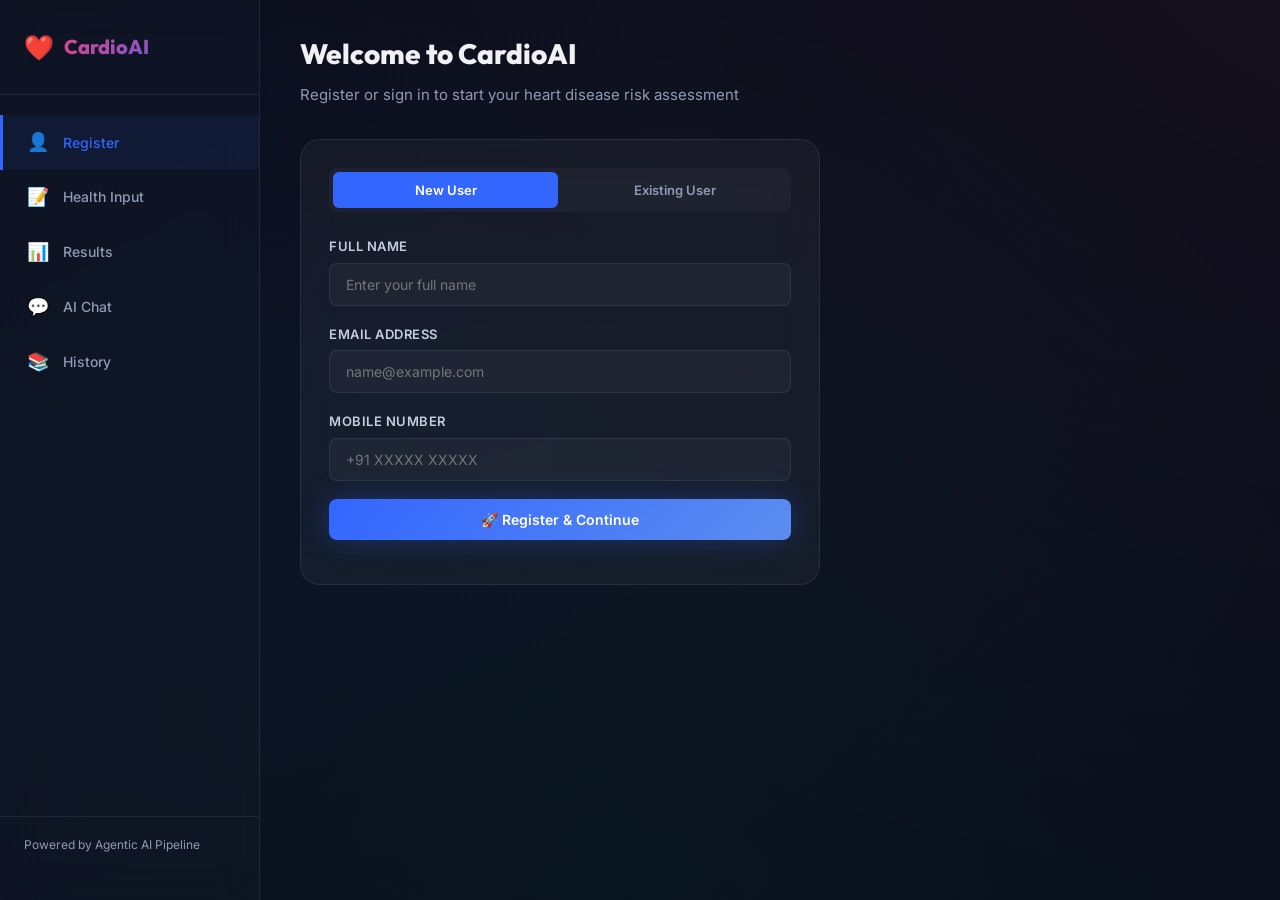
==== static/index.html @ f8780476 "new" ====
<!DOCTYPE html>
<html lang="en">
<head>
    <meta charset="UTF-8">
    <meta name="viewport" content="width=device-width, initial-scale=1.0">
    <meta name="description" content="Heart Disease Risk Assessment powered by Agentic AI — Get instant predictions, medical interpretation, and lifestyle recommendations.">
    <title>Heart Disease Prediction — Agentic AI</title>
    <link rel="stylesheet" href="/static/style.css">
    <link rel="icon" href="data:image/svg+xml,<svg xmlns='http://www.w3.org/2000/svg' viewBox='0 0 100 100'><text y='.9em' font-size='90'>❤️</text></svg>">
</head>
<body>

<!-- LOADING OVERLAY -->
<div class="spinner-overlay" id="loadingOverlay">
    <div class="spinner"></div>
    <div class="spinner-text" id="loadingText">Running AI pipeline...</div>
</div>

<!-- MOBILE OVERLAY -->
<div class="overlay" id="mobileOverlay" onclick="toggleSidebar()"></div>

<!-- MOBILE TOGGLE -->
<button class="mobile-toggle" id="mobileToggle" onclick="toggleSidebar()">☰</button>

<div class="app-wrapper">

    <!-- ============ SIDEBAR ============ -->
    <aside class="sidebar" id="sidebar">
        <div class="sidebar-logo">
            <h2><span class="heart-icon">❤️</span> CardioAI</h2>
        </div>

        <ul class="nav-items" id="navItems">
            <li class="nav-item active" data-page="register">
                <a onclick="navigateTo('register')">
                    <span class="nav-icon">👤</span> Register
                </a>
            </li>
            <li class="nav-item" data-page="input">
                <a onclick="navigateTo('input')">
                    <span class="nav-icon">📝</span> Health Input
                </a>
            </li>
            <li class="nav-item" data-page="results">
                <a onclick="navigateTo('results')">
                    <span class="nav-icon">📊</span> Results
                </a>
            </li>
            <li class="nav-item" data-page="chat">
                <a onclick="navigateTo('chat')">
                    <span class="nav-icon">💬</span> AI Chat
                </a>
            </li>
            <li class="nav-item" data-page="history">
                <a onclick="navigateTo('history')">
                    <span class="nav-icon">📚</span> History
                </a>
            </li>
        </ul>

        <!-- User info (shown after login) -->
        <div class="user-info-bar" id="sidebarUserInfo" style="display:none;">
            <div class="user-avatar" id="userAvatar">?</div>
            <div class="user-details">
                <div class="user-name" id="sidebarUserName">—</div>
                <div class="user-email" id="sidebarUserEmail">—</div>
            </div>
        </div>

        <div class="sidebar-footer">
            Powered by Agentic AI Pipeline
        </div>
    </aside>

    <!-- ============ MAIN CONTENT ============ -->
    <main class="main-content">

        <!-- ==============================
             VIEW 1: REGISTER / LOGIN
             ============================== -->
        <section class="view active" id="view-register">
            <div class="page-header">
                <h1>Welcome to CardioAI</h1>
                <p>Register or sign in to start your heart disease risk assessment</p>
            </div>

            <div class="glass-card" style="max-width: 520px;">
                <div class="toggle-group">
                    <button class="toggle-btn active" onclick="toggleRegMode('new')" id="togNew">New User</button>
                    <button class="toggle-btn" onclick="toggleRegMode('existing')" id="togExist">Existing User</button>
                </div>

                <!-- New User Form -->
                <div id="newUserForm">
                    <div class="form-group">
                        <label for="regName">Full Name</label>
                        <input type="text" id="regName" placeholder="Enter your full name">
                    </div>
                    <div class="form-group">
                        <label for="regEmail">Email Address</label>
                        <input type="email" id="regEmail" placeholder="name@example.com">
                    </div>
                    <div class="form-group">
                        <label for="regMobile">Mobile Number</label>
                        <input type="tel" id="regMobile" placeholder="+91 XXXXX XXXXX">
                    </div>
                    <button class="btn btn-primary btn-block" onclick="registerUser()">
                        🚀 Register & Continue
                    </button>
                </div>

                <!-- Existing User Form -->
                <div id="existUserForm" style="display:none;">
                    <div class="form-group">
                        <label for="existEmail">Select Your Account</label>
                        <select id="existEmail">
                            <option value="">Loading users...</option>
                        </select>
                    </div>
                    <button class="btn btn-primary btn-block" onclick="loginUser()">
                        ➡️ Continue
                    </button>
                </div>

                <div id="regMessage" style="margin-top: 16px;"></div>
            </div>
        </section>

        <!-- ==============================
             VIEW 2: HEALTH INPUT
             ============================== -->
        <section class="view" id="view-input">
            <div class="page-header">
                <h1>Health Assessment</h1>
                <p>Enter your health data using form, free text, or upload a medical report</p>
            </div>

            <div class="glass-card">
                <!-- Tabs -->
                <div class="tabs">
                    <button class="tab-btn active" onclick="switchTab('form')" id="tabForm">📋 Form Input</button>
                    <button class="tab-btn" onclick="switchTab('text')" id="tabText">✍️ Free Text</button>
                    <button class="tab-btn" onclick="switchTab('upload')" id="tabUpload">📄 Upload Report</button>
                </div>

                <!-- TAB: Form Input -->
                <div class="tab-content active" id="content-form">
                    <div class="form-row">
                        <div class="form-group">
                            <label for="fAge">Age</label>
                            <input type="number" id="fAge" placeholder="e.g. 55" min="1" max="120">
                        </div>
                        <div class="form-group">
                            <label for="fSex">Sex</label>
                            <select id="fSex">
                                <option value="M">Male</option>
                                <option value="F">Female</option>
                            </select>
                        </div>
                    </div>

                    <div class="form-row">
                        <div class="form-group">
                            <label for="fChestPain">Chest Pain Type</label>
                            <select id="fChestPain">
                                <option value="ATA">ATA — Atypical Angina</option>
                                <option value="NAP">NAP — Non-Anginal Pain</option>
                                <option value="TA">TA — Typical Angina</option>
                            </select>
                        </div>
                        <div class="form-group">
                            <label for="fRestingBP">Resting Blood Pressure (mm Hg)</label>
                            <input type="number" id="fRestingBP" placeholder="e.g. 130" min="0" max="250">
                        </div>
                    </div>

                    <div class="form-row">
                        <div class="form-group">
                            <label for="fCholesterol">Cholesterol (mg/dl)</label>
                            <input type="number" id="fCholesterol" placeholder="e.g. 250" min="0" max="600">
                        </div>
                        <div class="form-group">
                            <label for="fFastingBS">Fasting Blood Sugar > 120 mg/dl</label>
                            <select id="fFastingBS">
                                <option value="0">No</option>
                                <option value="1">Yes</option>
                            </select>
                        </div>
                    </div>

                    <div class="form-row">
                        <div class="form-group">
                            <label for="fRestingECG">Resting ECG</label>
                            <select id="fRestingECG">
                                <option value="Normal">Normal</option>
                                <option value="ST">ST</option>
                            </select>
                        </div>
                        <div class="form-group">
                            <label for="fMaxHR">Max Heart Rate</label>
                            <input type="number" id="fMaxHR" placeholder="e.g. 150" min="0" max="250">
                        </div>
                    </div>

                    <div class="form-row">
                        <div class="form-group">
                            <label for="fExerciseAngina">Exercise-Induced Angina</label>
                            <select id="fExerciseAngina">
                                <option value="N">No</option>
                                <option value="Y">Yes</option>
                            </select>
                        </div>
                        <div class="form-group">
                            <label for="fOldpeak">Oldpeak (ST Depression)</label>
                            <input type="number" step="0.1" id="fOldpeak" placeholder="e.g. 1.5" min="0" max="10">
                        </div>
                    </div>

                    <div class="form-row">
                        <div class="form-group">
                            <label for="fSTSlope">ST Slope</label>
                            <select id="fSTSlope">
                                <option value="Up">Up</option>
                                <option value="Flat">Flat</option>
                            </select>
                        </div>
                        <div class="form-group"></div>
                    </div>

                    <button class="btn btn-danger btn-block" onclick="submitFormPrediction()" id="btnPredict" style="margin-top: 8px;">
                        🫀 Run AI Prediction
                    </button>
                </div>

                <!-- TAB: Free Text -->
                <div class="tab-content" id="content-text">
                    <div class="form-group">
                        <label for="freeText">Describe your symptoms and health details</label>
                        <textarea id="freeText" rows="8" placeholder="e.g. I am a 55-year-old male with chest pain, high blood pressure of 140, cholesterol 250, max heart rate 130..."></textarea>
                    </div>
                    <button class="btn btn-danger btn-block" onclick="submitTextPrediction()">
                        🧠 Analyze & Predict
                    </button>
                </div>

                <!-- TAB: Upload Report -->
                <div class="tab-content" id="content-upload">
                    <div class="upload-area" onclick="document.getElementById('pdfFile').click()">
                        <div class="upload-icon">📁</div>
                        <p><strong>Click to upload</strong> your medical report (PDF)</p>
                        <p style="font-size:12px; margin-top:8px;">Text + OCR extraction supported</p>
                        <input type="file" id="pdfFile" accept=".pdf" onchange="handleFileUpload(event)">
                    </div>
                    <div id="uploadFileName" style="margin-top: 12px; color: var(--accent-green); font-size: 13px;"></div>
                    <div id="extractedPreview" style="display: none; margin-top: 16px;">
                        <div class="form-group">
                            <label>Extracted Data Preview</label>
                            <textarea id="extractedText" rows="5" readonly style="font-size: 12px;"></textarea>
                        </div>
                        <button class="btn btn-danger btn-block" onclick="submitUploadPrediction()">
                            🔬 Run Prediction from Report
                        </button>
                    </div>
                </div>

                <div id="inputMessage" style="margin-top: 16px;"></div>
            </div>
        </section>

        <!-- ==============================
             VIEW 3: RESULTS
             ============================== -->
        <section class="view" id="view-results">
            <div class="page-header">
                <h1>Prediction Results</h1>
                <p>AI-powered analysis of your heart disease risk</p>
            </div>

            <!-- Risk Gauge -->
            <div class="glass-card">
                <div class="risk-gauge-container">
                    <div class="risk-gauge">
                        <svg viewBox="0 0 200 200">
                            <circle class="gauge-bg" cx="100" cy="100" r="85"></circle>
                            <circle class="gauge-fill" id="gaugeFill" cx="100" cy="100" r="85"
                                stroke-dasharray="534" stroke-dashoffset="534"></circle>
                        </svg>
                        <div class="gauge-label">
                            <span class="gauge-value" id="gaugeValue">0%</span>
                            <span class="gauge-text">Risk Score</span>
                        </div>
                    </div>
                </div>
            </div>

            <!-- Stat Cards -->
            <div class="result-grid">
                <div class="stat-card">
                    <div class="stat-icon">🫀</div>
                    <div class="stat-value" id="resPrediction">—</div>
                    <div class="stat-label">Prediction</div>
                </div>
                <div class="stat-card">
                    <div class="stat-icon">⚡</div>
                    <div class="stat-value" id="resRisk">—</div>
                    <div class="stat-label">Risk Level</div>
                </div>
            </div>

            <!-- Reasoning Accordion -->
            <div class="accordion-item" id="accReasoning">
                <div class="accordion-header" onclick="toggleAccordion('accReasoning')">
                    <span>🧠 Medical Interpretation</span>
                    <span class="acc-icon">▼</span>
                </div>
                <div class="accordion-body">
                    <div class="accordion-body-inner" id="resReasoning">No data yet.</div>
                </div>
            </div>

            <!-- Lifestyle Accordion -->
            <div class="accordion-item" id="accLifestyle">
                <div class="accordion-header" onclick="toggleAccordion('accLifestyle')">
                    <span>🥗 Lifestyle Recommendations</span>
                    <span class="acc-icon">▼</span>
                </div>
                <div class="accordion-body">
                    <div class="accordion-body-inner" id="resLifestyle">No data yet.</div>
                </div>
            </div>

            <!-- Download Button -->
            <button class="btn btn-primary" onclick="downloadReport()" style="margin-top: 8px;">
                📥 Download PDF Report
            </button>
            <button class="btn btn-outline" onclick="navigateTo('chat')" style="margin-top: 8px; margin-left: 8px;">
                💬 Ask Follow-Up Questions
            </button>
        </section>

        <!-- ==============================
             VIEW 4: CHAT
             ============================== -->
        <section class="view" id="view-chat">
            <div class="page-header">
                <h1>AI Medical Chat</h1>
                <p>Ask follow-up questions about your results</p>
            </div>

            <div class="glass-card" style="padding: 0; overflow: hidden;">
                <div class="chat-container">
                    <div class="chat-messages" id="chatMessages">
                        <div class="chat-msg ai">
                            👋 Hello! I have your prediction results. Feel free to ask me anything about your heart health assessment.
                        </div>
                    </div>
                    <div class="chat-input-area">
                        <input type="text" id="chatInput" placeholder="Ask a question about your results..."
                            onkeydown="if(event.key==='Enter')sendChat()">
                        <button class="btn btn-primary" onclick="sendChat()">Send</button>
                    </div>
                </div>
            </div>
        </section>

        <!-- ==============================
             VIEW 5: HISTORY
             ============================== -->
        <section class="view" id="view-history">
            <div class="page-header">
                <h1>Prediction History</h1>
                <p>View all past assessments</p>
            </div>

            <div style="display: flex; gap: 12px; margin-bottom: 24px;">
                <button class="btn btn-outline" onclick="loadHistory()">🔄 Refresh</button>
                <button class="btn btn-danger" onclick="clearHistory()">🗑️ Clear History</button>
            </div>

            <div id="historyContainer">
                <div class="alert alert-info">Loading history...</div>
            </div>
        </section>

    </main>
</div>

<script src="/static/app.js"></script>
</body>
</html>
---- static/style.css ----
/* ============================================
   HEART DISEASE PREDICTION — DESIGN SYSTEM
   Dark Glassmorphism Medical Theme
   ============================================ */

@import url('https://fonts.googleapis.com/css2?family=Inter:wght@300;400;500;600;700&family=Outfit:wght@400;500;600;700;800&display=swap');

/* --- Design Tokens --- */
:root {
  --bg-primary: #0a0e1a;
  --bg-secondary: #111827;
  --bg-card: rgba(255, 255, 255, 0.04);
  --bg-card-hover: rgba(255, 255, 255, 0.07);
  --glass-border: rgba(255, 255, 255, 0.08);
  --glass-blur: 20px;

  --accent-red: #ff3d71;
  --accent-red-glow: rgba(255, 61, 113, 0.3);
  --accent-blue: #3366ff;
  --accent-blue-glow: rgba(51, 102, 255, 0.3);
  --accent-green: #00d68f;
  --accent-green-glow: rgba(0, 214, 143, 0.3);
  --accent-amber: #ffaa00;
  --accent-amber-glow: rgba(255, 170, 0, 0.3);
  --accent-purple: #9b59b6;

  --text-primary: #f0f0f5;
  --text-secondary: #c5cee0;
  --text-muted: #8f9bb3;

  --radius-sm: 8px;
  --radius-md: 14px;
  --radius-lg: 20px;
  --radius-xl: 28px;
  --radius-full: 9999px;

  --shadow-sm: 0 2px 8px rgba(0,0,0,0.2);
  --shadow-md: 0 4px 20px rgba(0,0,0,0.3);
  --shadow-lg: 0 8px 40px rgba(0,0,0,0.4);
  --shadow-glow-red: 0 0 30px var(--accent-red-glow);
  --shadow-glow-blue: 0 0 30px var(--accent-blue-glow);

  --transition-fast: 0.2s cubic-bezier(0.4, 0, 0.2, 1);
  --transition-med: 0.35s cubic-bezier(0.4, 0, 0.2, 1);
  --transition-slow: 0.5s cubic-bezier(0.4, 0, 0.2, 1);
}

/* --- Reset & Base --- */
*, *::before, *::after { box-sizing: border-box; margin: 0; padding: 0; }

html { scroll-behavior: smooth; }

body {
  font-family: 'Inter', -apple-system, sans-serif;
  background: var(--bg-primary);
  color: var(--text-primary);
  min-height: 100vh;
  overflow-x: hidden;
  line-height: 1.6;
}

body::before {
  content: '';
  position: fixed;
  top: -50%;
  left: -50%;
  width: 200%;
  height: 200%;
  background:
    radial-gradient(ellipse at 20% 50%, rgba(51, 102, 255, 0.06) 0%, transparent 50%),
    radial-gradient(ellipse at 80% 20%, rgba(255, 61, 113, 0.05) 0%, transparent 50%),
    radial-gradient(ellipse at 50% 80%, rgba(0, 214, 143, 0.04) 0%, transparent 50%);
  z-index: -1;
  animation: bgShift 20s ease-in-out infinite alternate;
}

@keyframes bgShift {
  0% { transform: translate(0, 0); }
  100% { transform: translate(-2%, -1%); }
}

h1, h2, h3, h4, h5 { font-family: 'Outfit', sans-serif; font-weight: 700; }

a { color: var(--accent-blue); text-decoration: none; }

/* --- Scrollbar --- */
::-webkit-scrollbar { width: 6px; }
::-webkit-scrollbar-track { background: transparent; }
::-webkit-scrollbar-thumb { background: rgba(255,255,255,0.12); border-radius: 3px; }
::-webkit-scrollbar-thumb:hover { background: rgba(255,255,255,0.2); }

/* ============================================
   LAYOUT
   ============================================ */
.app-wrapper {
  display: flex;
  min-height: 100vh;
}

/* --- Sidebar Nav --- */
.sidebar {
  width: 260px;
  background: rgba(17, 24, 39, 0.6);
  backdrop-filter: blur(var(--glass-blur));
  border-right: 1px solid var(--glass-border);
  padding: 28px 0;
  display: flex;
  flex-direction: column;
  position: fixed;
  top: 0;
  left: 0;
  height: 100vh;
  z-index: 100;
  transition: transform var(--transition-med);
}

.sidebar-logo {
  padding: 0 24px 28px;
  border-bottom: 1px solid var(--glass-border);
  margin-bottom: 8px;
}

.sidebar-logo h2 {
  font-family: 'Outfit', sans-serif;
  font-size: 20px;
  font-weight: 800;
  background: linear-gradient(135deg, var(--accent-red), var(--accent-blue));
  -webkit-background-clip: text;
  -webkit-text-fill-color: transparent;
  background-clip: text;
  display: flex;
  align-items: center;
  gap: 10px;
}

.sidebar-logo .heart-icon {
  display: inline-block;
  font-size: 24px;
  animation: heartbeat 1.5s ease-in-out infinite;
  -webkit-text-fill-color: var(--accent-red);
}

@keyframes heartbeat {
  0%, 100% { transform: scale(1); }
  14% { transform: scale(1.2); }
  28% { transform: scale(1); }
  42% { transform: scale(1.15); }
  56% { transform: scale(1); }
}

.nav-items {
  list-style: none;
  padding: 12px 0;
  flex: 1;
}

.nav-item {
  position: relative;
}

.nav-item a {
  display: flex;
  align-items: center;
  gap: 14px;
  padding: 13px 24px;
  color: var(--text-muted);
  font-size: 14px;
  font-weight: 500;
  transition: all var(--transition-fast);
  cursor: pointer;
  border-left: 3px solid transparent;
}

.nav-item a:hover {
  color: var(--text-primary);
  background: rgba(255,255,255,0.03);
}

.nav-item.active a {
  color: var(--accent-blue);
  background: rgba(51, 102, 255, 0.08);
  border-left-color: var(--accent-blue);
}

.nav-item .nav-icon {
  font-size: 18px;
  width: 22px;
  text-align: center;
}

.nav-item .nav-badge {
  margin-left: auto;
  background: var(--accent-red);
  color: white;
  font-size: 11px;
  font-weight: 700;
  padding: 2px 7px;
  border-radius: var(--radius-full);
}

.sidebar-footer {
  padding: 18px 24px;
  border-top: 1px solid var(--glass-border);
  font-size: 12px;
  color: var(--text-muted);
}

/* --- Main Content --- */
.main-content {
  flex: 1;
  margin-left: 260px;
  padding: 32px 40px;
  max-width: 1100px;
}

/* --- Mobile hamburger --- */
.mobile-toggle {
  display: none;
  position: fixed;
  top: 16px;
  left: 16px;
  z-index: 200;
  background: var(--bg-secondary);
  border: 1px solid var(--glass-border);
  color: var(--text-primary);
  font-size: 22px;
  width: 44px;
  height: 44px;
  border-radius: var(--radius-md);
  cursor: pointer;
  align-items: center;
  justify-content: center;
}

.overlay {
  display: none;
  position: fixed;
  inset: 0;
  background: rgba(0,0,0,0.5);
  z-index: 90;
}
.overlay.visible { display: block; }

/* ============================================
   GLASS CARD
   ============================================ */
.glass-card {
  background: var(--bg-card);
  border: 1px solid var(--glass-border);
  border-radius: var(--radius-lg);
  backdrop-filter: blur(var(--glass-blur));
  padding: 28px;
  margin-bottom: 24px;
  transition: all var(--transition-med);
}

.glass-card:hover {
  background: var(--bg-card-hover);
  border-color: rgba(255,255,255,0.12);
}

.glass-card .card-header {
  display: flex;
  align-items: center;
  gap: 12px;
  margin-bottom: 20px;
}

.glass-card .card-header .card-icon {
  font-size: 24px;
}

.glass-card .card-header h3 {
  font-size: 18px;
  font-weight: 600;
}

/* ============================================
   PAGE HEADER
   ============================================ */
.page-header {
  margin-bottom: 32px;
}

.page-header h1 {
  font-size: 28px;
  font-weight: 800;
  margin-bottom: 6px;
}

.page-header p {
  color: var(--text-muted);
  font-size: 15px;
}

/* ============================================
   VIEWS — show/hide
   ============================================ */
.view { display: none; animation: fadeSlideIn 0.4s ease forwards; }
.view.active { display: block; }

@keyframes fadeSlideIn {
  from { opacity: 0; transform: translateY(16px); }
  to { opacity: 1; transform: translateY(0); }
}

/* ============================================
   FORMS
   ============================================ */
.form-group {
  margin-bottom: 18px;
}

.form-group label {
  display: block;
  font-size: 13px;
  font-weight: 600;
  color: var(--text-secondary);
  margin-bottom: 6px;
  text-transform: uppercase;
  letter-spacing: 0.5px;
}

.form-group input,
.form-group select,
.form-group textarea {
  width: 100%;
  padding: 12px 16px;
  background: rgba(255,255,255,0.04);
  border: 1px solid var(--glass-border);
  border-radius: var(--radius-sm);
  color: var(--text-primary);
  font-family: 'Inter', sans-serif;
  font-size: 14px;
  transition: all var(--transition-fast);
  outline: none;
}

.form-group input:focus,
.form-group select:focus,
.form-group textarea:focus {
  border-color: var(--accent-blue);
  box-shadow: 0 0 0 3px var(--accent-blue-glow);
  background: rgba(255,255,255,0.06);
}

.form-group select option {
  background: var(--bg-secondary);
  color: var(--text-primary);
}

.form-row {
  display: grid;
  grid-template-columns: 1fr 1fr;
  gap: 16px;
}

.form-row-3 {
  display: grid;
  grid-template-columns: 1fr 1fr 1fr;
  gap: 16px;
}

/* ============================================
   BUTTONS
   ============================================ */
.btn {
  display: inline-flex;
  align-items: center;
  justify-content: center;
  gap: 8px;
  padding: 12px 28px;
  font-family: 'Inter', sans-serif;
  font-size: 14px;
  font-weight: 600;
  border: none;
  border-radius: var(--radius-sm);
  cursor: pointer;
  transition: all var(--transition-fast);
  outline: none;
}

.btn-primary {
  background: linear-gradient(135deg, var(--accent-blue), #5b8def);
  color: white;
  box-shadow: var(--shadow-glow-blue);
}
.btn-primary:hover {
  transform: translateY(-2px);
  box-shadow: 0 0 40px var(--accent-blue-glow);
}

.btn-danger {
  background: linear-gradient(135deg, var(--accent-red), #ff6b8a);
  color: white;
  box-shadow: var(--shadow-glow-red);
}
.btn-danger:hover { transform: translateY(-2px); }

.btn-outline {
  background: transparent;
  border: 1px solid var(--glass-border);
  color: var(--text-secondary);
}
.btn-outline:hover {
  background: rgba(255,255,255,0.05);
  border-color: var(--accent-blue);
  color: var(--accent-blue);
}

.btn-ghost {
  background: transparent;
  color: var(--text-muted);
  padding: 8px 16px;
}
.btn-ghost:hover { color: var(--text-primary); }

.btn-block { width: 100%; }

.btn:disabled {
  opacity: 0.5;
  cursor: not-allowed;
  transform: none !important;
}

/* ============================================
   TABS
   ============================================ */
.tabs {
  display: flex;
  gap: 4px;
  background: rgba(255,255,255,0.03);
  border-radius: var(--radius-sm);
  padding: 4px;
  margin-bottom: 24px;
}

.tab-btn {
  flex: 1;
  padding: 10px 16px;
  font-family: 'Inter', sans-serif;
  font-size: 13px;
  font-weight: 600;
  color: var(--text-muted);
  background: transparent;
  border: none;
  border-radius: 6px;
  cursor: pointer;
  transition: all var(--transition-fast);
}

.tab-btn:hover { color: var(--text-primary); }

.tab-btn.active {
  background: var(--accent-blue);
  color: white;
  box-shadow: var(--shadow-sm);
}

.tab-content { display: none; animation: fadeSlideIn 0.3s ease forwards; }
.tab-content.active { display: block; }

/* ============================================
   TOGGLE (New/Existing user)
   ============================================ */
.toggle-group {
  display: flex;
  gap: 4px;
  background: rgba(255,255,255,0.03);
  padding: 4px;
  border-radius: var(--radius-sm);
  margin-bottom: 24px;
}

.toggle-btn {
  flex: 1;
  padding: 10px;
  font-family: 'Inter', sans-serif;
  font-size: 13px;
  font-weight: 600;
  color: var(--text-muted);
  background: transparent;
  border: none;
  border-radius: 6px;
  cursor: pointer;
  transition: all var(--transition-fast);
}

.toggle-btn.active {
  background: var(--accent-blue);
  color: white;
}

/* ============================================
   RISK GAUGE (SVG circle)
   ============================================ */
.risk-gauge-container {
  display: flex;
  justify-content: center;
  align-items: center;
  padding: 20px 0;
}

.risk-gauge {
  position: relative;
  width: 200px;
  height: 200px;
}

.risk-gauge svg {
  transform: rotate(-90deg);
  width: 200px;
  height: 200px;
}

.risk-gauge .gauge-bg {
  fill: none;
  stroke: rgba(255,255,255,0.06);
  stroke-width: 12;
}

.risk-gauge .gauge-fill {
  fill: none;
  stroke-width: 12;
  stroke-linecap: round;
  transition: stroke-dashoffset 1.5s cubic-bezier(0.4, 0, 0.2, 1),
              stroke 0.5s ease;
}

.risk-gauge .gauge-label {
  position: absolute;
  inset: 0;
  display: flex;
  flex-direction: column;
  align-items: center;
  justify-content: center;
}

.risk-gauge .gauge-label .gauge-value {
  font-family: 'Outfit', sans-serif;
  font-size: 42px;
  font-weight: 800;
  line-height: 1;
}

.risk-gauge .gauge-label .gauge-text {
  font-size: 13px;
  color: var(--text-muted);
  margin-top: 4px;
  font-weight: 500;
}

/* ============================================
   RESULT CARDS
   ============================================ */
.result-grid {
  display: grid;
  grid-template-columns: 1fr 1fr;
  gap: 20px;
  margin-bottom: 24px;
}

.stat-card {
  background: var(--bg-card);
  border: 1px solid var(--glass-border);
  border-radius: var(--radius-md);
  padding: 20px;
  text-align: center;
}

.stat-card .stat-icon { font-size: 28px; margin-bottom: 8px; }
.stat-card .stat-value {
  font-family: 'Outfit', sans-serif;
  font-size: 24px;
  font-weight: 700;
  margin-bottom: 4px;
}
.stat-card .stat-label {
  font-size: 12px;
  color: var(--text-muted);
  text-transform: uppercase;
  letter-spacing: 0.5px;
}

/* ============================================
   ACCORDION
   ============================================ */
.accordion-item {
  background: var(--bg-card);
  border: 1px solid var(--glass-border);
  border-radius: var(--radius-md);
  margin-bottom: 12px;
  overflow: hidden;
}

.accordion-header {
  display: flex;
  align-items: center;
  justify-content: space-between;
  padding: 16px 20px;
  cursor: pointer;
  font-weight: 600;
  font-size: 15px;
  transition: background var(--transition-fast);
}

.accordion-header:hover { background: rgba(255,255,255,0.03); }

.accordion-header .acc-icon { transition: transform var(--transition-fast); }
.accordion-item.open .accordion-header .acc-icon { transform: rotate(180deg); }

.accordion-body {
  max-height: 0;
  overflow: hidden;
  transition: max-height 0.4s ease;
}

.accordion-body-inner {
  padding: 0 20px 20px;
  color: var(--text-secondary);
  font-size: 14px;
  line-height: 1.8;
  white-space: pre-wrap;
}

/* ============================================
   CHAT
   ============================================ */
.chat-container {
  display: flex;
  flex-direction: column;
  height: 500px;
}

.chat-messages {
  flex: 1;
  overflow-y: auto;
  padding: 20px;
  display: flex;
  flex-direction: column;
  gap: 14px;
}

.chat-msg {
  max-width: 78%;
  padding: 14px 18px;
  border-radius: var(--radius-md);
  font-size: 14px;
  line-height: 1.6;
  animation: msgIn 0.3s ease;
  white-space: pre-wrap;
}

@keyframes msgIn {
  from { opacity: 0; transform: translateY(8px); }
  to { opacity: 1; transform: translateY(0); }
}

.chat-msg.user {
  align-self: flex-end;
  background: linear-gradient(135deg, var(--accent-blue), #5b8def);
  color: white;
  border-bottom-right-radius: 4px;
}

.chat-msg.ai {
  align-self: flex-start;
  background: rgba(255,255,255,0.06);
  border: 1px solid var(--glass-border);
  color: var(--text-secondary);
  border-bottom-left-radius: 4px;
}

.chat-input-area {
  display: flex;
  gap: 10px;
  padding: 16px 20px;
  border-top: 1px solid var(--glass-border);
}

.chat-input-area input {
  flex: 1;
  padding: 12px 16px;
  background: rgba(255,255,255,0.04);
  border: 1px solid var(--glass-border);
  border-radius: var(--radius-sm);
  color: var(--text-primary);
  font-family: 'Inter', sans-serif;
  font-size: 14px;
  outline: none;
}

.chat-input-area input:focus {
  border-color: var(--accent-blue);
  box-shadow: 0 0 0 3px var(--accent-blue-glow);
}

/* Typing dots */
.typing-indicator {
  display: flex;
  gap: 4px;
  padding: 14px 18px;
  align-self: flex-start;
}

.typing-indicator span {
  width: 8px;
  height: 8px;
  border-radius: 50%;
  background: var(--text-muted);
  animation: typing 1.4s infinite;
}

.typing-indicator span:nth-child(2) { animation-delay: 0.2s; }
.typing-indicator span:nth-child(3) { animation-delay: 0.4s; }

@keyframes typing {
  0%, 60%, 100% { opacity: 0.3; transform: translateY(0); }
  30% { opacity: 1; transform: translateY(-6px); }
}

/* ============================================
   HISTORY TIMELINE
   ============================================ */
.history-entry {
  position: relative;
  padding-left: 28px;
  margin-bottom: 24px;
}

.history-entry::before {
  content: '';
  position: absolute;
  left: 7px;
  top: 0;
  bottom: -24px;
  width: 2px;
  background: var(--glass-border);
}

.history-entry:last-child::before { display: none; }

.history-entry::after {
  content: '';
  position: absolute;
  left: 2px;
  top: 18px;
  width: 12px;
  height: 12px;
  border-radius: 50%;
  background: var(--accent-blue);
  border: 2px solid var(--bg-primary);
}

.history-entry.high-risk::after { background: var(--accent-red); }

.history-card {
  background: var(--bg-card);
  border: 1px solid var(--glass-border);
  border-radius: var(--radius-md);
  padding: 20px;
}

.history-card .history-ts {
  font-size: 12px;
  color: var(--text-muted);
  margin-bottom: 8px;
}

.history-card .history-risk {
  font-family: 'Outfit', sans-serif;
  font-size: 20px;
  font-weight: 700;
  margin-bottom: 4px;
}

.history-card .history-pred {
  font-size: 13px;
  margin-bottom: 12px;
}

/* ============================================
   ALERTS & BADGES
   ============================================ */
.alert {
  padding: 14px 18px;
  border-radius: var(--radius-sm);
  font-size: 14px;
  margin-bottom: 16px;
  display: flex;
  align-items: center;
  gap: 10px;
}

.alert-success {
  background: rgba(0, 214, 143, 0.1);
  border: 1px solid rgba(0, 214, 143, 0.2);
  color: var(--accent-green);
}

.alert-warning {
  background: rgba(255, 170, 0, 0.1);
  border: 1px solid rgba(255, 170, 0, 0.2);
  color: var(--accent-amber);
}

.alert-danger {
  background: rgba(255, 61, 113, 0.1);
  border: 1px solid rgba(255, 61, 113, 0.2);
  color: var(--accent-red);
}

.alert-info {
  background: rgba(51, 102, 255, 0.1);
  border: 1px solid rgba(51, 102, 255, 0.2);
  color: var(--accent-blue);
}

.badge {
  display: inline-block;
  padding: 4px 12px;
  border-radius: var(--radius-full);
  font-size: 12px;
  font-weight: 700;
}

.badge-low { background: rgba(0,214,143,0.15); color: var(--accent-green); }
.badge-moderate { background: rgba(255,170,0,0.15); color: var(--accent-amber); }
.badge-high { background: rgba(255,61,113,0.15); color: var(--accent-red); }

/* ============================================
   LOADING SPINNER
   ============================================ */
.spinner-overlay {
  display: none;
  position: fixed;
  inset: 0;
  background: rgba(10, 14, 26, 0.85);
  backdrop-filter: blur(6px);
  z-index: 1000;
  align-items: center;
  justify-content: center;
  flex-direction: column;
  gap: 20px;
}

.spinner-overlay.visible { display: flex; }

.spinner {
  width: 48px;
  height: 48px;
  border: 4px solid rgba(255,255,255,0.1);
  border-top-color: var(--accent-blue);
  border-radius: 50%;
  animation: spin 0.8s linear infinite;
}

@keyframes spin { to { transform: rotate(360deg); } }

.spinner-text {
  color: var(--text-secondary);
  font-size: 14px;
  font-weight: 500;
}

/* ============================================
   USER AVATAR
   ============================================ */
.user-info-bar {
  display: flex;
  align-items: center;
  gap: 12px;
  padding: 14px 24px;
  margin-top: auto;
  border-top: 1px solid var(--glass-border);
}

.user-avatar {
  width: 36px;
  height: 36px;
  border-radius: 50%;
  background: linear-gradient(135deg, var(--accent-blue), var(--accent-purple));
  display: flex;
  align-items: center;
  justify-content: center;
  font-weight: 700;
  font-size: 14px;
  color: white;
}

.user-details .user-name { font-size: 13px; font-weight: 600; }
.user-details .user-email { font-size: 11px; color: var(--text-muted); }

/* ============================================
   FILE UPLOAD AREA
   ============================================ */
.upload-area {
  border: 2px dashed var(--glass-border);
  border-radius: var(--radius-md);
  padding: 40px;
  text-align: center;
  cursor: pointer;
  transition: all var(--transition-fast);
}

.upload-area:hover {
  border-color: var(--accent-blue);
  background: rgba(51, 102, 255, 0.04);
}

.upload-area .upload-icon { font-size: 40px; margin-bottom: 12px; }
.upload-area p { color: var(--text-muted); font-size: 14px; }
.upload-area input[type="file"] { display: none; }

/* ============================================
   RESPONSIVE
   ============================================ */
@media (max-width: 768px) {
  .sidebar { transform: translateX(-100%); }
  .sidebar.open { transform: translateX(0); }
  .mobile-toggle { display: flex; }
  .main-content { margin-left: 0; padding: 80px 20px 32px; }
  .form-row, .form-row-3 { grid-template-columns: 1fr; }
  .result-grid { grid-template-columns: 1fr; }
  .risk-gauge { width: 160px; height: 160px; }
  .risk-gauge svg { width: 160px; height: 160px; }
}
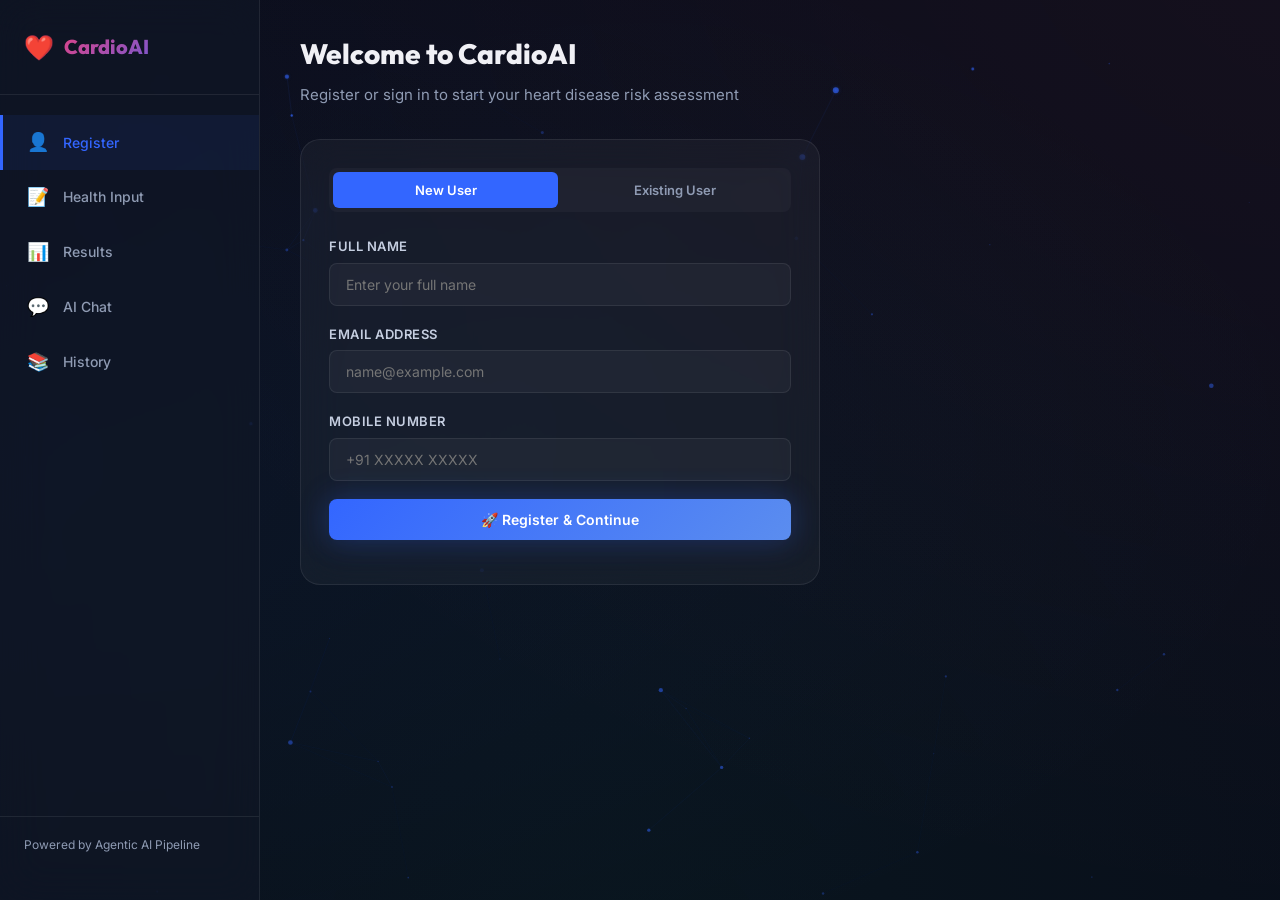
==== commit d96a317b: "new 12:46" ====
--- a/static/index.html
+++ b/static/index.html
@@ -9,6 +9,9 @@
     <link rel="icon" href="data:image/svg+xml,<svg xmlns='http://www.w3.org/2000/svg' viewBox='0 0 100 100'><text y='.9em' font-size='90'>❤️</text></svg>">
 </head>
 <body>
+
+<!-- 3D PARTICLE CANVAS -->
+<canvas id="particleCanvas" style="position:fixed;inset:0;z-index:0;pointer-events:none;"></canvas>
 
 <!-- LOADING OVERLAY -->
 <div class="spinner-overlay" id="loadingOverlay">
@@ -385,6 +388,7 @@
     </main>
 </div>
 
+<script src="/static/particles.js"></script>
 <script src="/static/app.js"></script>
 </body>
 </html>
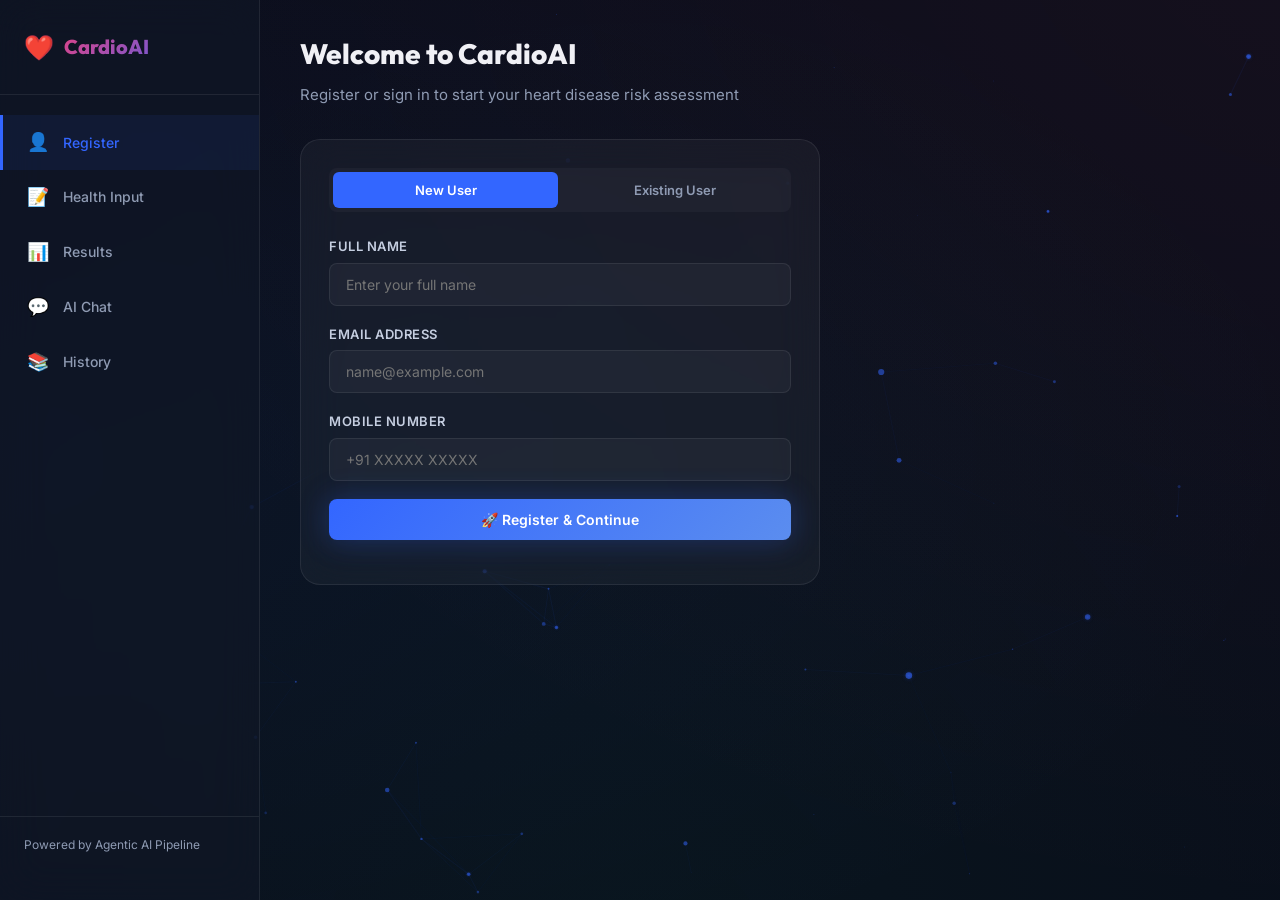
==== commit 40af68b5: "NEW" ====
--- a/static/index.html
+++ b/static/index.html
@@ -1,394 +1,404 @@
 <!DOCTYPE html>
 <html lang="en">
+
 <head>
     <meta charset="UTF-8">
     <meta name="viewport" content="width=device-width, initial-scale=1.0">
-    <meta name="description" content="Heart Disease Risk Assessment powered by Agentic AI — Get instant predictions, medical interpretation, and lifestyle recommendations.">
+    <meta name="description"
+        content="Heart Disease Risk Assessment powered by Agentic AI — Get instant predictions, medical interpretation, and lifestyle recommendations.">
     <title>Heart Disease Prediction — Agentic AI</title>
     <link rel="stylesheet" href="/static/style.css">
-    <link rel="icon" href="data:image/svg+xml,<svg xmlns='http://www.w3.org/2000/svg' viewBox='0 0 100 100'><text y='.9em' font-size='90'>❤️</text></svg>">
+    <link rel="icon"
+        href="data:image/svg+xml,<svg xmlns='http://www.w3.org/2000/svg' viewBox='0 0 100 100'><text y='.9em' font-size='90'>❤️</text></svg>">
 </head>
+
 <body>
 
-<!-- 3D PARTICLE CANVAS -->
-<canvas id="particleCanvas" style="position:fixed;inset:0;z-index:0;pointer-events:none;"></canvas>
-
-<!-- LOADING OVERLAY -->
-<div class="spinner-overlay" id="loadingOverlay">
-    <div class="spinner"></div>
-    <div class="spinner-text" id="loadingText">Running AI pipeline...</div>
-</div>
-
-<!-- MOBILE OVERLAY -->
-<div class="overlay" id="mobileOverlay" onclick="toggleSidebar()"></div>
-
-<!-- MOBILE TOGGLE -->
-<button class="mobile-toggle" id="mobileToggle" onclick="toggleSidebar()">☰</button>
-
-<div class="app-wrapper">
-
-    <!-- ============ SIDEBAR ============ -->
-    <aside class="sidebar" id="sidebar">
-        <div class="sidebar-logo">
-            <h2><span class="heart-icon">❤️</span> CardioAI</h2>
-        </div>
-
-        <ul class="nav-items" id="navItems">
-            <li class="nav-item active" data-page="register">
-                <a onclick="navigateTo('register')">
-                    <span class="nav-icon">👤</span> Register
-                </a>
-            </li>
-            <li class="nav-item" data-page="input">
-                <a onclick="navigateTo('input')">
-                    <span class="nav-icon">📝</span> Health Input
-                </a>
-            </li>
-            <li class="nav-item" data-page="results">
-                <a onclick="navigateTo('results')">
-                    <span class="nav-icon">📊</span> Results
-                </a>
-            </li>
-            <li class="nav-item" data-page="chat">
-                <a onclick="navigateTo('chat')">
-                    <span class="nav-icon">💬</span> AI Chat
-                </a>
-            </li>
-            <li class="nav-item" data-page="history">
-                <a onclick="navigateTo('history')">
-                    <span class="nav-icon">📚</span> History
-                </a>
-            </li>
-        </ul>
-
-        <!-- User info (shown after login) -->
-        <div class="user-info-bar" id="sidebarUserInfo" style="display:none;">
-            <div class="user-avatar" id="userAvatar">?</div>
-            <div class="user-details">
-                <div class="user-name" id="sidebarUserName">—</div>
-                <div class="user-email" id="sidebarUserEmail">—</div>
+    <!-- 3D PARTICLE CANVAS -->
+    <canvas id="particleCanvas" style="position:fixed;inset:0;z-index:0;pointer-events:none;"></canvas>
+
+    <!-- LOADING OVERLAY -->
+    <div class="spinner-overlay" id="loadingOverlay">
+        <div class="spinner"></div>
+        <div class="spinner-text" id="loadingText">Running AI pipeline...</div>
+    </div>
+
+    <!-- MOBILE OVERLAY -->
+    <div class="overlay" id="mobileOverlay" onclick="toggleSidebar()"></div>
+
+    <!-- MOBILE TOGGLE -->
+    <button class="mobile-toggle" id="mobileToggle" onclick="toggleSidebar()">☰</button>
+
+    <div class="app-wrapper">
+
+        <!-- ============ SIDEBAR ============ -->
+        <aside class="sidebar" id="sidebar">
+            <div class="sidebar-logo">
+                <h2><span class="heart-icon">❤️</span> CardioAI</h2>
             </div>
-        </div>
-
-        <div class="sidebar-footer">
-            Powered by Agentic AI Pipeline
-        </div>
-    </aside>
-
-    <!-- ============ MAIN CONTENT ============ -->
-    <main class="main-content">
-
-        <!-- ==============================
+
+            <ul class="nav-items" id="navItems">
+                <li class="nav-item active" data-page="register">
+                    <a onclick="navigateTo('register')">
+                        <span class="nav-icon">👤</span> Register
+                    </a>
+                </li>
+                <li class="nav-item" data-page="input">
+                    <a onclick="navigateTo('input')">
+                        <span class="nav-icon">📝</span> Health Input
+                    </a>
+                </li>
+                <li class="nav-item" data-page="results">
+                    <a onclick="navigateTo('results')">
+                        <span class="nav-icon">📊</span> Results
+                    </a>
+                </li>
+                <li class="nav-item" data-page="chat">
+                    <a onclick="navigateTo('chat')">
+                        <span class="nav-icon">💬</span> AI Chat
+                    </a>
+                </li>
+                <li class="nav-item" data-page="history">
+                    <a onclick="navigateTo('history')">
+                        <span class="nav-icon">📚</span> History
+                    </a>
+                </li>
+            </ul>
+
+            <!-- User info (shown after login) -->
+            <div class="user-info-bar" id="sidebarUserInfo" style="display:none;">
+                <div class="user-avatar" id="userAvatar">?</div>
+                <div class="user-details">
+                    <div class="user-name" id="sidebarUserName">—</div>
+                    <div class="user-email" id="sidebarUserEmail">—</div>
+                </div>
+            </div>
+
+            <div class="sidebar-footer">
+                Powered by Agentic AI Pipeline
+            </div>
+        </aside>
+
+        <!-- ============ MAIN CONTENT ============ -->
+        <main class="main-content">
+
+            <!-- ==============================
              VIEW 1: REGISTER / LOGIN
              ============================== -->
-        <section class="view active" id="view-register">
-            <div class="page-header">
-                <h1>Welcome to CardioAI</h1>
-                <p>Register or sign in to start your heart disease risk assessment</p>
-            </div>
-
-            <div class="glass-card" style="max-width: 520px;">
-                <div class="toggle-group">
-                    <button class="toggle-btn active" onclick="toggleRegMode('new')" id="togNew">New User</button>
-                    <button class="toggle-btn" onclick="toggleRegMode('existing')" id="togExist">Existing User</button>
-                </div>
-
-                <!-- New User Form -->
-                <div id="newUserForm">
-                    <div class="form-group">
-                        <label for="regName">Full Name</label>
-                        <input type="text" id="regName" placeholder="Enter your full name">
-                    </div>
-                    <div class="form-group">
-                        <label for="regEmail">Email Address</label>
-                        <input type="email" id="regEmail" placeholder="name@example.com">
-                    </div>
-                    <div class="form-group">
-                        <label for="regMobile">Mobile Number</label>
-                        <input type="tel" id="regMobile" placeholder="+91 XXXXX XXXXX">
-                    </div>
-                    <button class="btn btn-primary btn-block" onclick="registerUser()">
-                        🚀 Register & Continue
-                    </button>
-                </div>
-
-                <!-- Existing User Form -->
-                <div id="existUserForm" style="display:none;">
-                    <div class="form-group">
-                        <label for="existEmail">Select Your Account</label>
-                        <select id="existEmail">
-                            <option value="">Loading users...</option>
-                        </select>
-                    </div>
-                    <button class="btn btn-primary btn-block" onclick="loginUser()">
-                        ➡️ Continue
-                    </button>
-                </div>
-
-                <div id="regMessage" style="margin-top: 16px;"></div>
-            </div>
-        </section>
-
-        <!-- ==============================
+            <section class="view active" id="view-register">
+                <div class="page-header">
+                    <h1>Welcome to CardioAI</h1>
+                    <p>Register or sign in to start your heart disease risk assessment</p>
+                </div>
+
+                <div class="glass-card" style="max-width: 520px;">
+                    <div class="toggle-group">
+                        <button class="toggle-btn active" onclick="toggleRegMode('new')" id="togNew">New User</button>
+                        <button class="toggle-btn" onclick="toggleRegMode('existing')" id="togExist">Existing
+                            User</button>
+                    </div>
+
+                    <!-- New User Form -->
+                    <div id="newUserForm">
+                        <div class="form-group">
+                            <label for="regName">Full Name</label>
+                            <input type="text" id="regName" placeholder="Enter your full name">
+                        </div>
+                        <div class="form-group">
+                            <label for="regEmail">Email Address</label>
+                            <input type="email" id="regEmail" placeholder="name@example.com">
+                        </div>
+                        <div class="form-group">
+                            <label for="regMobile">Mobile Number</label>
+                            <input type="tel" id="regMobile" placeholder="+91 XXXXX XXXXX">
+                        </div>
+                        <button class="btn btn-primary btn-block" onclick="registerUser()">
+                            🚀 Register & Continue
+                        </button>
+                    </div>
+
+                    <!-- Existing User Form -->
+                    <div id="existUserForm" style="display:none;">
+                        <div class="form-group">
+                            <label for="existEmail">Select Your Account</label>
+                            <select id="existEmail">
+                                <option value="">Loading users...</option>
+                            </select>
+                        </div>
+                        <button class="btn btn-primary btn-block" onclick="loginUser()">
+                            ➡️ Continue
+                        </button>
+                    </div>
+
+                    <div id="regMessage" style="margin-top: 16px;"></div>
+                </div>
+            </section>
+
+            <!-- ==============================
              VIEW 2: HEALTH INPUT
              ============================== -->
-        <section class="view" id="view-input">
-            <div class="page-header">
-                <h1>Health Assessment</h1>
-                <p>Enter your health data using form, free text, or upload a medical report</p>
-            </div>
-
-            <div class="glass-card">
-                <!-- Tabs -->
-                <div class="tabs">
-                    <button class="tab-btn active" onclick="switchTab('form')" id="tabForm">📋 Form Input</button>
-                    <button class="tab-btn" onclick="switchTab('text')" id="tabText">✍️ Free Text</button>
-                    <button class="tab-btn" onclick="switchTab('upload')" id="tabUpload">📄 Upload Report</button>
-                </div>
-
-                <!-- TAB: Form Input -->
-                <div class="tab-content active" id="content-form">
-                    <div class="form-row">
+            <section class="view" id="view-input">
+                <div class="page-header">
+                    <h1>Health Assessment</h1>
+                    <p>Enter your health data using form, free text, or upload a medical report</p>
+                </div>
+
+                <div class="glass-card">
+                    <!-- Tabs -->
+                    <div class="tabs">
+                        <button class="tab-btn active" onclick="switchTab('form')" id="tabForm">📋 Form Input</button>
+                        <button class="tab-btn" onclick="switchTab('text')" id="tabText">✍️ Free Text</button>
+                        <button class="tab-btn" onclick="switchTab('upload')" id="tabUpload">📄 Upload Report</button>
+                    </div>
+
+                    <!-- TAB: Form Input -->
+                    <div class="tab-content active" id="content-form">
+                        <div class="form-row">
+                            <div class="form-group">
+                                <label for="fAge">Age</label>
+                                <input type="number" id="fAge" placeholder="e.g. 55" min="1" max="120">
+                            </div>
+                            <div class="form-group">
+                                <label for="fSex">Sex</label>
+                                <select id="fSex">
+                                    <option value="M">Male</option>
+                                    <option value="F">Female</option>
+                                </select>
+                            </div>
+                        </div>
+
+                        <div class="form-row">
+                            <div class="form-group">
+                                <label for="fChestPain">Chest Pain Type</label>
+                                <select id="fChestPain">
+                                    <option value="ATA">ATA — Atypical Angina</option>
+                                    <option value="NAP">NAP — Non-Anginal Pain</option>
+                                    <option value="TA">TA — Typical Angina</option>
+                                </select>
+                            </div>
+                            <div class="form-group">
+                                <label for="fRestingBP">Resting Blood Pressure (mm Hg)</label>
+                                <input type="number" id="fRestingBP" placeholder="e.g. 120-180" min="0" max="250">
+                            </div>
+                        </div>
+
+                        <div class="form-row">
+                            <div class="form-group">
+                                <label for="fCholesterol">Cholesterol (mg/dl)</label>
+                                <input type="number" id="fCholesterol" placeholder="e.g. 250" min="0" max="600">
+                            </div>
+                            <div class="form-group">
+                                <label for="fFastingBS">Fasting Blood Sugar > 120 mg/dl</label>
+                                <select id="fFastingBS">
+                                    <option value="0">No</option>
+                                    <option value="1">Yes</option>
+                                </select>
+                            </div>
+                        </div>
+
+                        <div class="form-row">
+                            <div class="form-group">
+                                <label for="fRestingECG">Resting ECG</label>
+                                <select id="fRestingECG">
+                                    <option value="Normal">Normal</option>
+                                    <option value="ST">ST</option>
+                                </select>
+                            </div>
+                            <div class="form-group">
+                                <label for="fMaxHR">Max Heart Rate</label>
+                                <input type="number" id="fMaxHR" placeholder="e.g. 150" min="0" max="250">
+                            </div>
+                        </div>
+
+                        <div class="form-row">
+                            <div class="form-group">
+                                <label for="fExerciseAngina">Exercise-Induced Angina</label>
+                                <select id="fExerciseAngina">
+                                    <option value="N">No</option>
+                                    <option value="Y">Yes</option>
+                                </select>
+                            </div>
+                            <div class="form-group">
+                                <label for="fOldpeak">Oldpeak (ST Depression)</label>
+                                <input type="number" step="0.1" id="fOldpeak" placeholder="e.g. 1.5" min="0" max="10">
+                            </div>
+                        </div>
+
+                        <div class="form-row">
+                            <div class="form-group">
+                                <label for="fSTSlope">ST Slope</label>
+                                <select id="fSTSlope">
+                                    <option value="Up">Up</option>
+                                    <option value="Flat">Flat</option>
+                                </select>
+                            </div>
+                            <div class="form-group"></div>
+                        </div>
+
+                        <button class="btn btn-danger btn-block" onclick="submitFormPrediction()" id="btnPredict"
+                            style="margin-top: 8px;">
+                            🫀 Run AI Prediction
+                        </button>
+                    </div>
+
+                    <!-- TAB: Free Text -->
+                    <div class="tab-content" id="content-text">
                         <div class="form-group">
-                            <label for="fAge">Age</label>
-                            <input type="number" id="fAge" placeholder="e.g. 55" min="1" max="120">
-                        </div>
-                        <div class="form-group">
-                            <label for="fSex">Sex</label>
-                            <select id="fSex">
-                                <option value="M">Male</option>
-                                <option value="F">Female</option>
-                            </select>
-                        </div>
-                    </div>
-
-                    <div class="form-row">
-                        <div class="form-group">
-                            <label for="fChestPain">Chest Pain Type</label>
-                            <select id="fChestPain">
-                                <option value="ATA">ATA — Atypical Angina</option>
-                                <option value="NAP">NAP — Non-Anginal Pain</option>
-                                <option value="TA">TA — Typical Angina</option>
-                            </select>
-                        </div>
-                        <div class="form-group">
-                            <label for="fRestingBP">Resting Blood Pressure (mm Hg)</label>
-                            <input type="number" id="fRestingBP" placeholder="e.g. 130" min="0" max="250">
-                        </div>
-                    </div>
-
-                    <div class="form-row">
-                        <div class="form-group">
-                            <label for="fCholesterol">Cholesterol (mg/dl)</label>
-                            <input type="number" id="fCholesterol" placeholder="e.g. 250" min="0" max="600">
-                        </div>
-                        <div class="form-group">
-                            <label for="fFastingBS">Fasting Blood Sugar > 120 mg/dl</label>
-                            <select id="fFastingBS">
-                                <option value="0">No</option>
-                                <option value="1">Yes</option>
-                            </select>
-                        </div>
-                    </div>
-
-                    <div class="form-row">
-                        <div class="form-group">
-                            <label for="fRestingECG">Resting ECG</label>
-                            <select id="fRestingECG">
-                                <option value="Normal">Normal</option>
-                                <option value="ST">ST</option>
-                            </select>
-                        </div>
-                        <div class="form-group">
-                            <label for="fMaxHR">Max Heart Rate</label>
-                            <input type="number" id="fMaxHR" placeholder="e.g. 150" min="0" max="250">
-                        </div>
-                    </div>
-
-                    <div class="form-row">
-                        <div class="form-group">
-                            <label for="fExerciseAngina">Exercise-Induced Angina</label>
-                            <select id="fExerciseAngina">
-                                <option value="N">No</option>
-                                <option value="Y">Yes</option>
-                            </select>
-                        </div>
-                        <div class="form-group">
-                            <label for="fOldpeak">Oldpeak (ST Depression)</label>
-                            <input type="number" step="0.1" id="fOldpeak" placeholder="e.g. 1.5" min="0" max="10">
-                        </div>
-                    </div>
-
-                    <div class="form-row">
-                        <div class="form-group">
-                            <label for="fSTSlope">ST Slope</label>
-                            <select id="fSTSlope">
-                                <option value="Up">Up</option>
-                                <option value="Flat">Flat</option>
-                            </select>
-                        </div>
-                        <div class="form-group"></div>
-                    </div>
-
-                    <button class="btn btn-danger btn-block" onclick="submitFormPrediction()" id="btnPredict" style="margin-top: 8px;">
-                        🫀 Run AI Prediction
-                    </button>
-                </div>
-
-                <!-- TAB: Free Text -->
-                <div class="tab-content" id="content-text">
-                    <div class="form-group">
-                        <label for="freeText">Describe your symptoms and health details</label>
-                        <textarea id="freeText" rows="8" placeholder="e.g. I am a 55-year-old male with chest pain, high blood pressure of 140, cholesterol 250, max heart rate 130..."></textarea>
-                    </div>
-                    <button class="btn btn-danger btn-block" onclick="submitTextPrediction()">
-                        🧠 Analyze & Predict
-                    </button>
-                </div>
-
-                <!-- TAB: Upload Report -->
-                <div class="tab-content" id="content-upload">
-                    <div class="upload-area" onclick="document.getElementById('pdfFile').click()">
-                        <div class="upload-icon">📁</div>
-                        <p><strong>Click to upload</strong> your medical report (PDF)</p>
-                        <p style="font-size:12px; margin-top:8px;">Text + OCR extraction supported</p>
-                        <input type="file" id="pdfFile" accept=".pdf" onchange="handleFileUpload(event)">
-                    </div>
-                    <div id="uploadFileName" style="margin-top: 12px; color: var(--accent-green); font-size: 13px;"></div>
-                    <div id="extractedPreview" style="display: none; margin-top: 16px;">
-                        <div class="form-group">
-                            <label>Extracted Data Preview</label>
-                            <textarea id="extractedText" rows="5" readonly style="font-size: 12px;"></textarea>
-                        </div>
-                        <button class="btn btn-danger btn-block" onclick="submitUploadPrediction()">
-                            🔬 Run Prediction from Report
+                            <label for="freeText">Describe your symptoms and health details</label>
+                            <textarea id="freeText" rows="8"
+                                placeholder="e.g. I am a 55-year-old male with chest pain, high blood pressure of 140, cholesterol 250, max heart rate 130..."></textarea>
+                        </div>
+                        <button class="btn btn-danger btn-block" onclick="submitTextPrediction()">
+                            🧠 Analyze & Predict
                         </button>
                     </div>
-                </div>
-
-                <div id="inputMessage" style="margin-top: 16px;"></div>
-            </div>
-        </section>
-
-        <!-- ==============================
+
+                    <!-- TAB: Upload Report -->
+                    <div class="tab-content" id="content-upload">
+                        <div class="upload-area" onclick="document.getElementById('pdfFile').click()">
+                            <div class="upload-icon">📁</div>
+                            <p><strong>Click to upload</strong> your medical report (PDF)</p>
+                            <p style="font-size:12px; margin-top:8px;">Text + OCR extraction supported</p>
+                            <input type="file" id="pdfFile" accept=".pdf" onchange="handleFileUpload(event)">
+                        </div>
+                        <div id="uploadFileName" style="margin-top: 12px; color: var(--accent-green); font-size: 13px;">
+                        </div>
+                        <div id="extractedPreview" style="display: none; margin-top: 16px;">
+                            <div class="form-group">
+                                <label>Extracted Data Preview</label>
+                                <textarea id="extractedText" rows="5" readonly style="font-size: 12px;"></textarea>
+                            </div>
+                            <button class="btn btn-danger btn-block" onclick="submitUploadPrediction()">
+                                🔬 Run Prediction from Report
+                            </button>
+                        </div>
+                    </div>
+
+                    <div id="inputMessage" style="margin-top: 16px;"></div>
+                </div>
+            </section>
+
+            <!-- ==============================
              VIEW 3: RESULTS
              ============================== -->
-        <section class="view" id="view-results">
-            <div class="page-header">
-                <h1>Prediction Results</h1>
-                <p>AI-powered analysis of your heart disease risk</p>
-            </div>
-
-            <!-- Risk Gauge -->
-            <div class="glass-card">
-                <div class="risk-gauge-container">
-                    <div class="risk-gauge">
-                        <svg viewBox="0 0 200 200">
-                            <circle class="gauge-bg" cx="100" cy="100" r="85"></circle>
-                            <circle class="gauge-fill" id="gaugeFill" cx="100" cy="100" r="85"
-                                stroke-dasharray="534" stroke-dashoffset="534"></circle>
-                        </svg>
-                        <div class="gauge-label">
-                            <span class="gauge-value" id="gaugeValue">0%</span>
-                            <span class="gauge-text">Risk Score</span>
-                        </div>
-                    </div>
-                </div>
-            </div>
-
-            <!-- Stat Cards -->
-            <div class="result-grid">
-                <div class="stat-card">
-                    <div class="stat-icon">🫀</div>
-                    <div class="stat-value" id="resPrediction">—</div>
-                    <div class="stat-label">Prediction</div>
-                </div>
-                <div class="stat-card">
-                    <div class="stat-icon">⚡</div>
-                    <div class="stat-value" id="resRisk">—</div>
-                    <div class="stat-label">Risk Level</div>
-                </div>
-            </div>
-
-            <!-- Reasoning Accordion -->
-            <div class="accordion-item" id="accReasoning">
-                <div class="accordion-header" onclick="toggleAccordion('accReasoning')">
-                    <span>🧠 Medical Interpretation</span>
-                    <span class="acc-icon">▼</span>
-                </div>
-                <div class="accordion-body">
-                    <div class="accordion-body-inner" id="resReasoning">No data yet.</div>
-                </div>
-            </div>
-
-            <!-- Lifestyle Accordion -->
-            <div class="accordion-item" id="accLifestyle">
-                <div class="accordion-header" onclick="toggleAccordion('accLifestyle')">
-                    <span>🥗 Lifestyle Recommendations</span>
-                    <span class="acc-icon">▼</span>
-                </div>
-                <div class="accordion-body">
-                    <div class="accordion-body-inner" id="resLifestyle">No data yet.</div>
-                </div>
-            </div>
-
-            <!-- Download Button -->
-            <button class="btn btn-primary" onclick="downloadReport()" style="margin-top: 8px;">
-                📥 Download PDF Report
-            </button>
-            <button class="btn btn-outline" onclick="navigateTo('chat')" style="margin-top: 8px; margin-left: 8px;">
-                💬 Ask Follow-Up Questions
-            </button>
-        </section>
-
-        <!-- ==============================
+            <section class="view" id="view-results">
+                <div class="page-header">
+                    <h1>Prediction Results</h1>
+                    <p>AI-powered analysis of your heart disease risk</p>
+                </div>
+
+                <!-- Risk Gauge -->
+                <div class="glass-card">
+                    <div class="risk-gauge-container">
+                        <div class="risk-gauge">
+                            <svg viewBox="0 0 200 200">
+                                <circle class="gauge-bg" cx="100" cy="100" r="85"></circle>
+                                <circle class="gauge-fill" id="gaugeFill" cx="100" cy="100" r="85"
+                                    stroke-dasharray="534" stroke-dashoffset="534"></circle>
+                            </svg>
+                            <div class="gauge-label">
+                                <span class="gauge-value" id="gaugeValue">0%</span>
+                                <span class="gauge-text">Risk Score</span>
+                            </div>
+                        </div>
+                    </div>
+                </div>
+
+                <!-- Stat Cards -->
+                <div class="result-grid">
+                    <div class="stat-card">
+                        <div class="stat-icon">🫀</div>
+                        <div class="stat-value" id="resPrediction">—</div>
+                        <div class="stat-label">Prediction</div>
+                    </div>
+                    <div class="stat-card">
+                        <div class="stat-icon">⚡</div>
+                        <div class="stat-value" id="resRisk">—</div>
+                        <div class="stat-label">Risk Level</div>
+                    </div>
+                </div>
+
+                <!-- Reasoning Accordion -->
+                <div class="accordion-item" id="accReasoning">
+                    <div class="accordion-header" onclick="toggleAccordion('accReasoning')">
+                        <span>🧠 Medical Interpretation</span>
+                        <span class="acc-icon">▼</span>
+                    </div>
+                    <div class="accordion-body">
+                        <div class="accordion-body-inner" id="resReasoning">No data yet.</div>
+                    </div>
+                </div>
+
+                <!-- Lifestyle Accordion -->
+                <div class="accordion-item" id="accLifestyle">
+                    <div class="accordion-header" onclick="toggleAccordion('accLifestyle')">
+                        <span>🥗 Lifestyle Recommendations</span>
+                        <span class="acc-icon">▼</span>
+                    </div>
+                    <div class="accordion-body">
+                        <div class="accordion-body-inner" id="resLifestyle">No data yet.</div>
+                    </div>
+                </div>
+
+                <!-- Download Button -->
+                <button class="btn btn-primary" onclick="downloadReport()" style="margin-top: 8px;">
+                    📥 Download PDF Report
+                </button>
+                <button class="btn btn-outline" onclick="navigateTo('chat')" style="margin-top: 8px; margin-left: 8px;">
+                    💬 Ask Follow-Up Questions
+                </button>
+            </section>
+
+            <!-- ==============================
              VIEW 4: CHAT
              ============================== -->
-        <section class="view" id="view-chat">
-            <div class="page-header">
-                <h1>AI Medical Chat</h1>
-                <p>Ask follow-up questions about your results</p>
-            </div>
-
-            <div class="glass-card" style="padding: 0; overflow: hidden;">
-                <div class="chat-container">
-                    <div class="chat-messages" id="chatMessages">
-                        <div class="chat-msg ai">
-                            👋 Hello! I have your prediction results. Feel free to ask me anything about your heart health assessment.
-                        </div>
-                    </div>
-                    <div class="chat-input-area">
-                        <input type="text" id="chatInput" placeholder="Ask a question about your results..."
-                            onkeydown="if(event.key==='Enter')sendChat()">
-                        <button class="btn btn-primary" onclick="sendChat()">Send</button>
-                    </div>
-                </div>
-            </div>
-        </section>
-
-        <!-- ==============================
+            <section class="view" id="view-chat">
+                <div class="page-header">
+                    <h1>AI Medical Chat</h1>
+                    <p>Ask follow-up questions about your results</p>
+                </div>
+
+                <div class="glass-card" style="padding: 0; overflow: hidden;">
+                    <div class="chat-container">
+                        <div class="chat-messages" id="chatMessages">
+                            <div class="chat-msg ai">
+                                👋 Hello! I have your prediction results. Feel free to ask me anything about your heart
+                                health assessment.
+                            </div>
+                        </div>
+                        <div class="chat-input-area">
+                            <input type="text" id="chatInput" placeholder="Ask a question about your results..."
+                                onkeydown="if(event.key==='Enter')sendChat()">
+                            <button class="btn btn-primary" onclick="sendChat()">Send</button>
+                        </div>
+                    </div>
+                </div>
+            </section>
+
+            <!-- ==============================
              VIEW 5: HISTORY
              ============================== -->
-        <section class="view" id="view-history">
-            <div class="page-header">
-                <h1>Prediction History</h1>
-                <p>View all past assessments</p>
-            </div>
-
-            <div style="display: flex; gap: 12px; margin-bottom: 24px;">
-                <button class="btn btn-outline" onclick="loadHistory()">🔄 Refresh</button>
-                <button class="btn btn-danger" onclick="clearHistory()">🗑️ Clear History</button>
-            </div>
-
-            <div id="historyContainer">
-                <div class="alert alert-info">Loading history...</div>
-            </div>
-        </section>
-
-    </main>
-</div>
-
-<script src="/static/particles.js"></script>
-<script src="/static/app.js"></script>
+            <section class="view" id="view-history">
+                <div class="page-header">
+                    <h1>Prediction History</h1>
+                    <p>View all past assessments</p>
+                </div>
+
+                <div style="display: flex; gap: 12px; margin-bottom: 24px;">
+                    <button class="btn btn-outline" onclick="loadHistory()">🔄 Refresh</button>
+                    <button class="btn btn-danger" onclick="clearHistory()">🗑️ Clear History</button>
+                </div>
+
+                <div id="historyContainer">
+                    <div class="alert alert-info">Loading history...</div>
+                </div>
+            </section>
+
+        </main>
+    </div>
+
+    <script src="/static/particles.js"></script>
+    <script src="/static/app.js"></script>
 </body>
-</html>
+
+</html>
